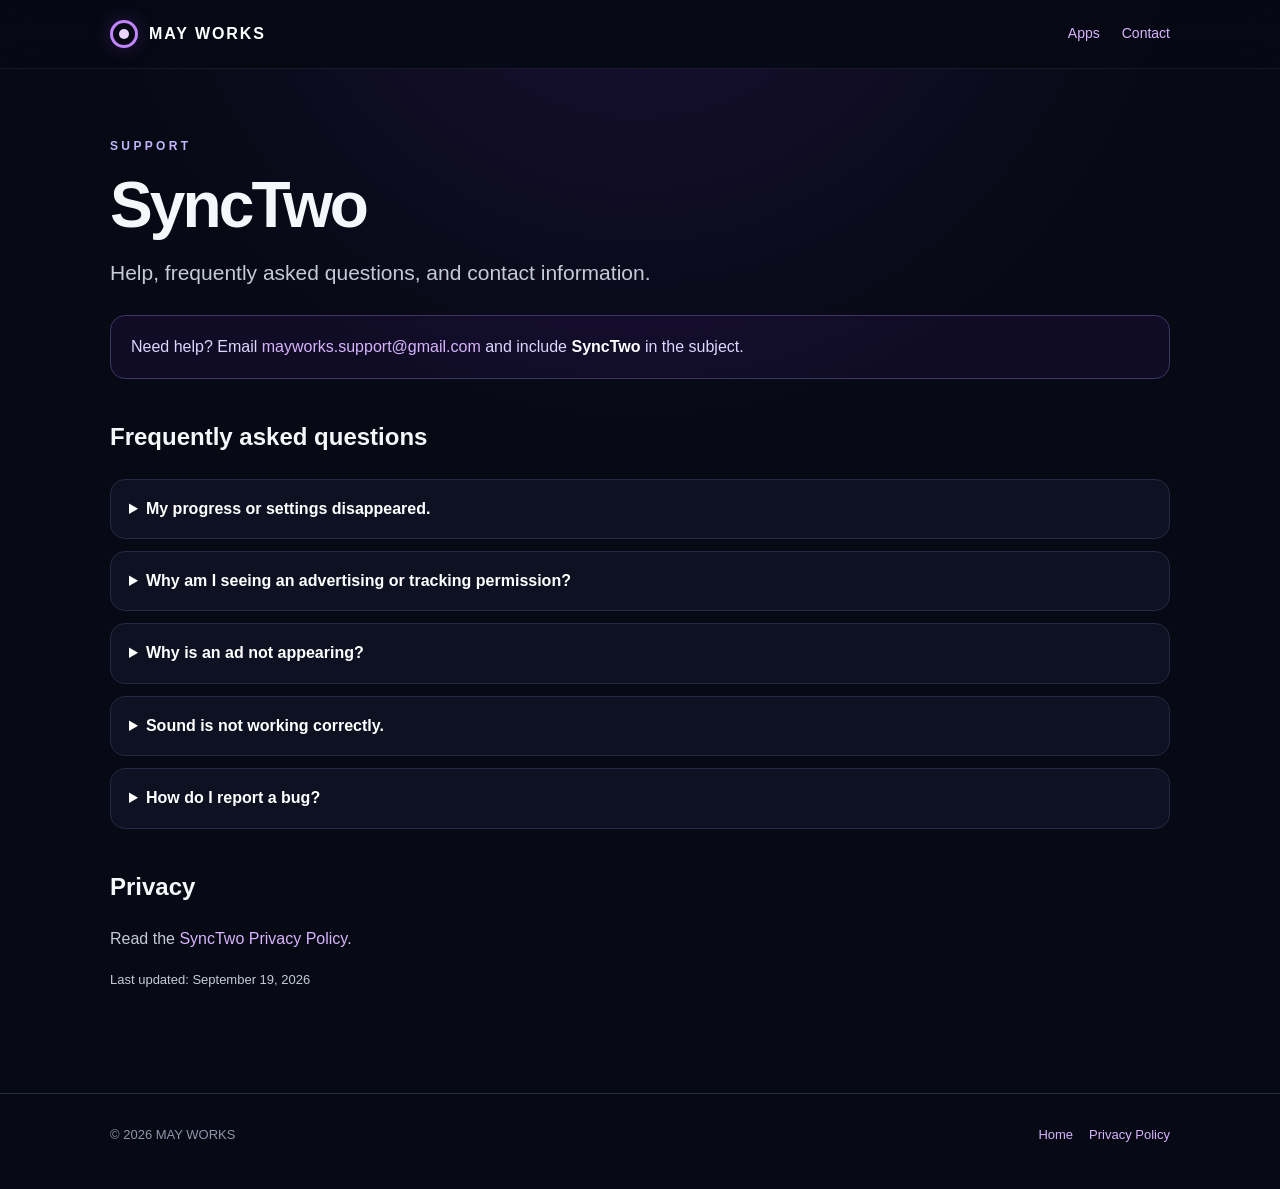
==== floody/index.html @ cbebce1e "Add Floody support and privacy pages" ====
<!doctype html>
<html lang="en">
<head>
<meta charset="utf-8">
<meta name="viewport" content="width=device-width,initial-scale=1">
<title>SyncTwo Support — MAY WORKS</title>
<meta name="description" content="Official support page for SyncTwo by MAY WORKS.">
<link rel="stylesheet" href="../styles.css">
</head>
<body>
<header>
  <div class="shell nav">
    <a class="brand" href="../"><span class="mark"></span>MAY WORKS</a>
    <nav class="navlinks"><a href="../">Apps</a><a href="../contact/">Contact</a></nav>
  </div>
</header>

<main class="content shell">
  <div class="eyebrow">SUPPORT</div>
  <h1>SyncTwo</h1>
  <p class="lead" style="margin:0">Help, frequently asked questions, and contact information.</p>

  <div class="notice">
    Need help? Email <a href="mailto:mayworks.support@gmail.com?subject=SyncTwo%20Support">mayworks.support@gmail.com</a>
    and include <strong>SyncTwo</strong> in the subject.
  </div>

  <h2>Frequently asked questions</h2>
  <div class="faq">
    <details>
      <summary>My progress or settings disappeared.</summary>
      <p>SyncTwo stores game progress and settings locally on your device. Deleting the app or clearing its local data can remove this information.</p>
    </details>
    <details>
      <summary>Why am I seeing an advertising or tracking permission?</summary>
      <p>SyncTwo uses Google AdMob for advertising. On iOS, the system may ask for App Tracking Transparency permission. You can allow or deny the request.</p>
    </details>
    <details>
      <summary>Why is an ad not appearing?</summary>
      <p>Ad availability can vary by region, network conditions, consent status, and advertising inventory. The app can continue to operate when an ad is unavailable.</p>
    </details>
    <details>
      <summary>Sound is not working correctly.</summary>
      <p>Check your device volume and silent mode, then restart the app. If the issue continues, contact support with your device model and OS version.</p>
    </details>
    <details>
      <summary>How do I report a bug?</summary>
      <p>Email the support address with your device model, OS version, what happened, and the steps that caused the issue. A screenshot or screen recording is helpful when available.</p>
    </details>
  </div>

  <h2>Privacy</h2>
  <p>Read the <a href="privacy.html">SyncTwo Privacy Policy</a>.</p>
  <p class="meta">Last updated: September 19, 2026</p>
</main>

<footer>
  <div class="shell footer-row">
    <div>© 2026 MAY WORKS</div>
    <div class="small-links"><a href="../">Home</a><a href="privacy.html">Privacy Policy</a></div>
  </div>
</footer>
</body>
</html>
---- styles.css ----
:root{
  --bg:#070914;
  --panel:#0d1121;
  --panel2:#12172b;
  --text:#f6f7fb;
  --muted:#a9afc3;
  --line:#242b45;
  --accent:#a855f7;
  --accent2:#7c3aed;
  --glow:rgba(168,85,247,.24);
  --max:1060px;
}
*{box-sizing:border-box}
html{scroll-behavior:smooth}
body{
  margin:0;
  background:
    radial-gradient(circle at 50% -10%,rgba(124,58,237,.16),transparent 34rem),
    var(--bg);
  color:var(--text);
  font-family:-apple-system,BlinkMacSystemFont,"Segoe UI",Roboto,Helvetica,Arial,sans-serif;
  line-height:1.65;
}
a{color:#d8b4fe;text-decoration:none}
a:hover{text-decoration:underline}
.shell{width:min(var(--max),calc(100% - 36px));margin:auto}
header{
  position:sticky;top:0;z-index:20;
  border-bottom:1px solid rgba(255,255,255,.07);
  background:rgba(7,9,20,.84);
  backdrop-filter:blur(18px);
}
.nav{height:68px;display:flex;align-items:center;justify-content:space-between;gap:20px}
.brand{display:flex;align-items:center;gap:11px;color:white;font-weight:800;letter-spacing:.12em}
.mark{
  width:28px;height:28px;border:3px solid #c084fc;border-radius:50%;
  box-shadow:0 0 20px var(--glow);position:relative
}
.mark:after{content:"";position:absolute;inset:6px;border-radius:50%;background:#e9d5ff}
.navlinks{display:flex;gap:22px;font-size:14px}
.hero{padding:96px 0 70px;text-align:center}
.eyebrow{font-size:12px;letter-spacing:.28em;color:#c4b5fd;font-weight:800}
h1{font-size:clamp(44px,8vw,84px);line-height:1.02;margin:16px 0 18px;letter-spacing:-.045em}
.lead{max-width:700px;margin:0 auto;color:var(--muted);font-size:clamp(17px,2.2vw,21px)}
.section{padding:54px 0}
.section h2{font-size:32px;margin:0 0 12px}
.section-intro{color:var(--muted);margin:0 0 26px;max-width:720px}
.grid{display:grid;grid-template-columns:repeat(12,1fr);gap:18px}
.card{
  grid-column:span 12;
  background:linear-gradient(145deg,rgba(18,23,43,.92),rgba(10,13,27,.96));
  border:1px solid var(--line);border-radius:22px;padding:28px;
  box-shadow:0 18px 60px rgba(0,0,0,.22)
}
.app-card{display:flex;gap:22px;align-items:center}
.app-icon{
  width:92px;height:92px;border-radius:22px;flex:none;
  background:radial-gradient(circle at 48% 44%,#b96cff 0 8%,#6d28d9 9% 18%,#14052e 19% 27%,#7c3aed 28% 33%,#080b18 35%);
  border:1px solid #6d3bb9;
  box-shadow:0 0 34px var(--glow)
}
.app-copy h3{font-size:27px;margin:0 0 5px}
.app-copy p{color:var(--muted);margin:0 0 14px}
.actions{display:flex;flex-wrap:wrap;gap:10px}
.btn{
  display:inline-flex;align-items:center;justify-content:center;
  padding:10px 15px;border-radius:12px;border:1px solid #3b4568;
  color:white;font-weight:700;font-size:14px;background:#161c32
}
.btn.primary{background:linear-gradient(135deg,var(--accent2),var(--accent));border-color:transparent}
.btn:hover{text-decoration:none;filter:brightness(1.08)}
.content{padding:68px 0 90px}
.content h1{font-size:clamp(38px,7vw,64px)}
.content h2{font-size:24px;margin-top:38px}
.content p,.content li{color:#c5cad9}
.content strong{color:white}
.notice{
  padding:18px 20px;border:1px solid #3d3563;border-radius:15px;
  background:rgba(124,58,237,.08);color:#ddd6fe;margin:24px 0
}
.faq{display:grid;gap:12px;margin-top:22px}
.faq details{background:var(--panel);border:1px solid var(--line);border-radius:15px;padding:16px 18px}
.faq summary{cursor:pointer;font-weight:750;color:white}
.faq details p{margin:12px 0 2px}
.meta{font-size:13px;color:#7f879e}
footer{border-top:1px solid var(--line);padding:30px 0 44px;color:#8f96aa;font-size:13px}
.footer-row{display:flex;justify-content:space-between;gap:20px;flex-wrap:wrap}
.small-links{display:flex;gap:16px;flex-wrap:wrap}
@media(min-width:760px){
  .card.half{grid-column:span 6}
}
@media(max-width:620px){
  .navlinks{gap:12px}.navlinks a:nth-child(1){display:none}
  .hero{padding-top:72px}.app-card{align-items:flex-start}.app-icon{width:72px;height:72px;border-radius:18px}
  .card{padding:22px}
}
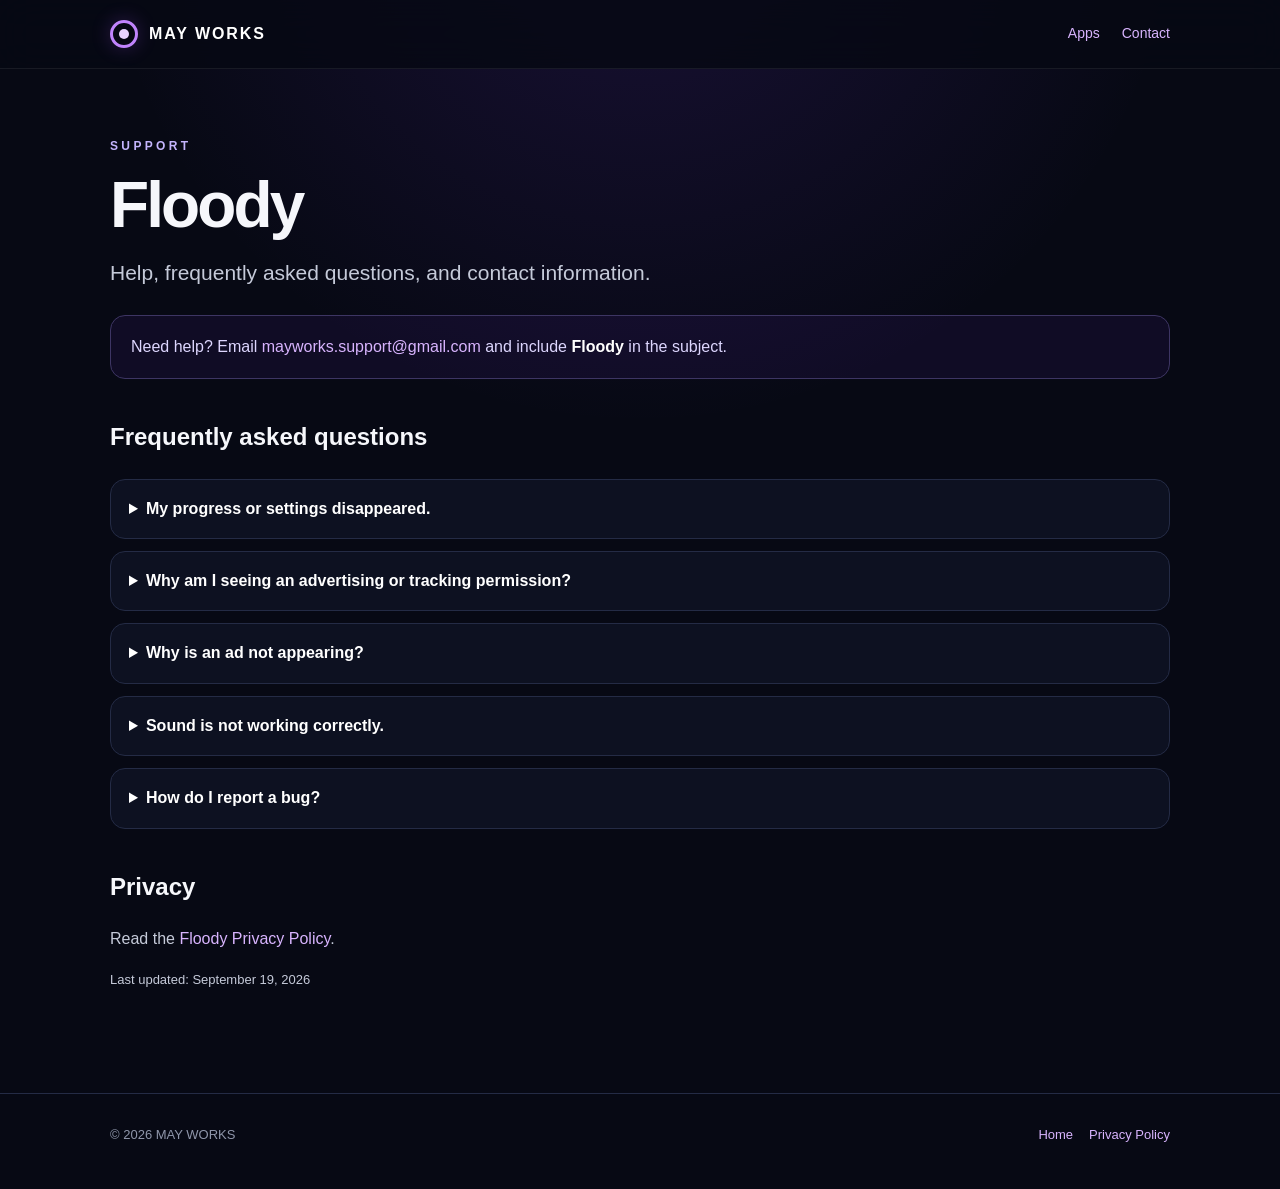
==== commit 63024348: "Fix Floody support and privacy pages" ====
--- a/floody/index.html
+++ b/floody/index.html
@@ -3,8 +3,8 @@
 <head>
 <meta charset="utf-8">
 <meta name="viewport" content="width=device-width,initial-scale=1">
-<title>SyncTwo Support — MAY WORKS</title>
-<meta name="description" content="Official support page for SyncTwo by MAY WORKS.">
+<title>Floody Support — MAY WORKS</title>
+<meta name="description" content="Official support page for Floody by MAY WORKS.">
 <link rel="stylesheet" href="../styles.css">
 </head>
 <body>
@@ -17,23 +17,23 @@
 
 <main class="content shell">
   <div class="eyebrow">SUPPORT</div>
-  <h1>SyncTwo</h1>
+  <h1>Floody</h1>
   <p class="lead" style="margin:0">Help, frequently asked questions, and contact information.</p>
 
   <div class="notice">
-    Need help? Email <a href="mailto:mayworks.support@gmail.com?subject=SyncTwo%20Support">mayworks.support@gmail.com</a>
-    and include <strong>SyncTwo</strong> in the subject.
+    Need help? Email <a href="mailto:mayworks.support@gmail.com?subject=Floody%20Support">mayworks.support@gmail.com</a>
+    and include <strong>Floody</strong> in the subject.
   </div>
 
   <h2>Frequently asked questions</h2>
   <div class="faq">
     <details>
       <summary>My progress or settings disappeared.</summary>
-      <p>SyncTwo stores game progress and settings locally on your device. Deleting the app or clearing its local data can remove this information.</p>
+      <p>Floody stores game progress and settings locally on your device. Deleting the app or clearing its local data can remove this information.</p>
     </details>
     <details>
       <summary>Why am I seeing an advertising or tracking permission?</summary>
-      <p>SyncTwo uses Google AdMob for advertising. On iOS, the system may ask for App Tracking Transparency permission. You can allow or deny the request.</p>
+      <p>Floody uses Google AdMob for advertising. On iOS, the system may ask for App Tracking Transparency permission. You can allow or deny the request.</p>
     </details>
     <details>
       <summary>Why is an ad not appearing?</summary>
@@ -50,7 +50,7 @@
   </div>
 
   <h2>Privacy</h2>
-  <p>Read the <a href="privacy.html">SyncTwo Privacy Policy</a>.</p>
+  <p>Read the <a href="privacy.html">Floody Privacy Policy</a>.</p>
   <p class="meta">Last updated: September 19, 2026</p>
 </main>
 
